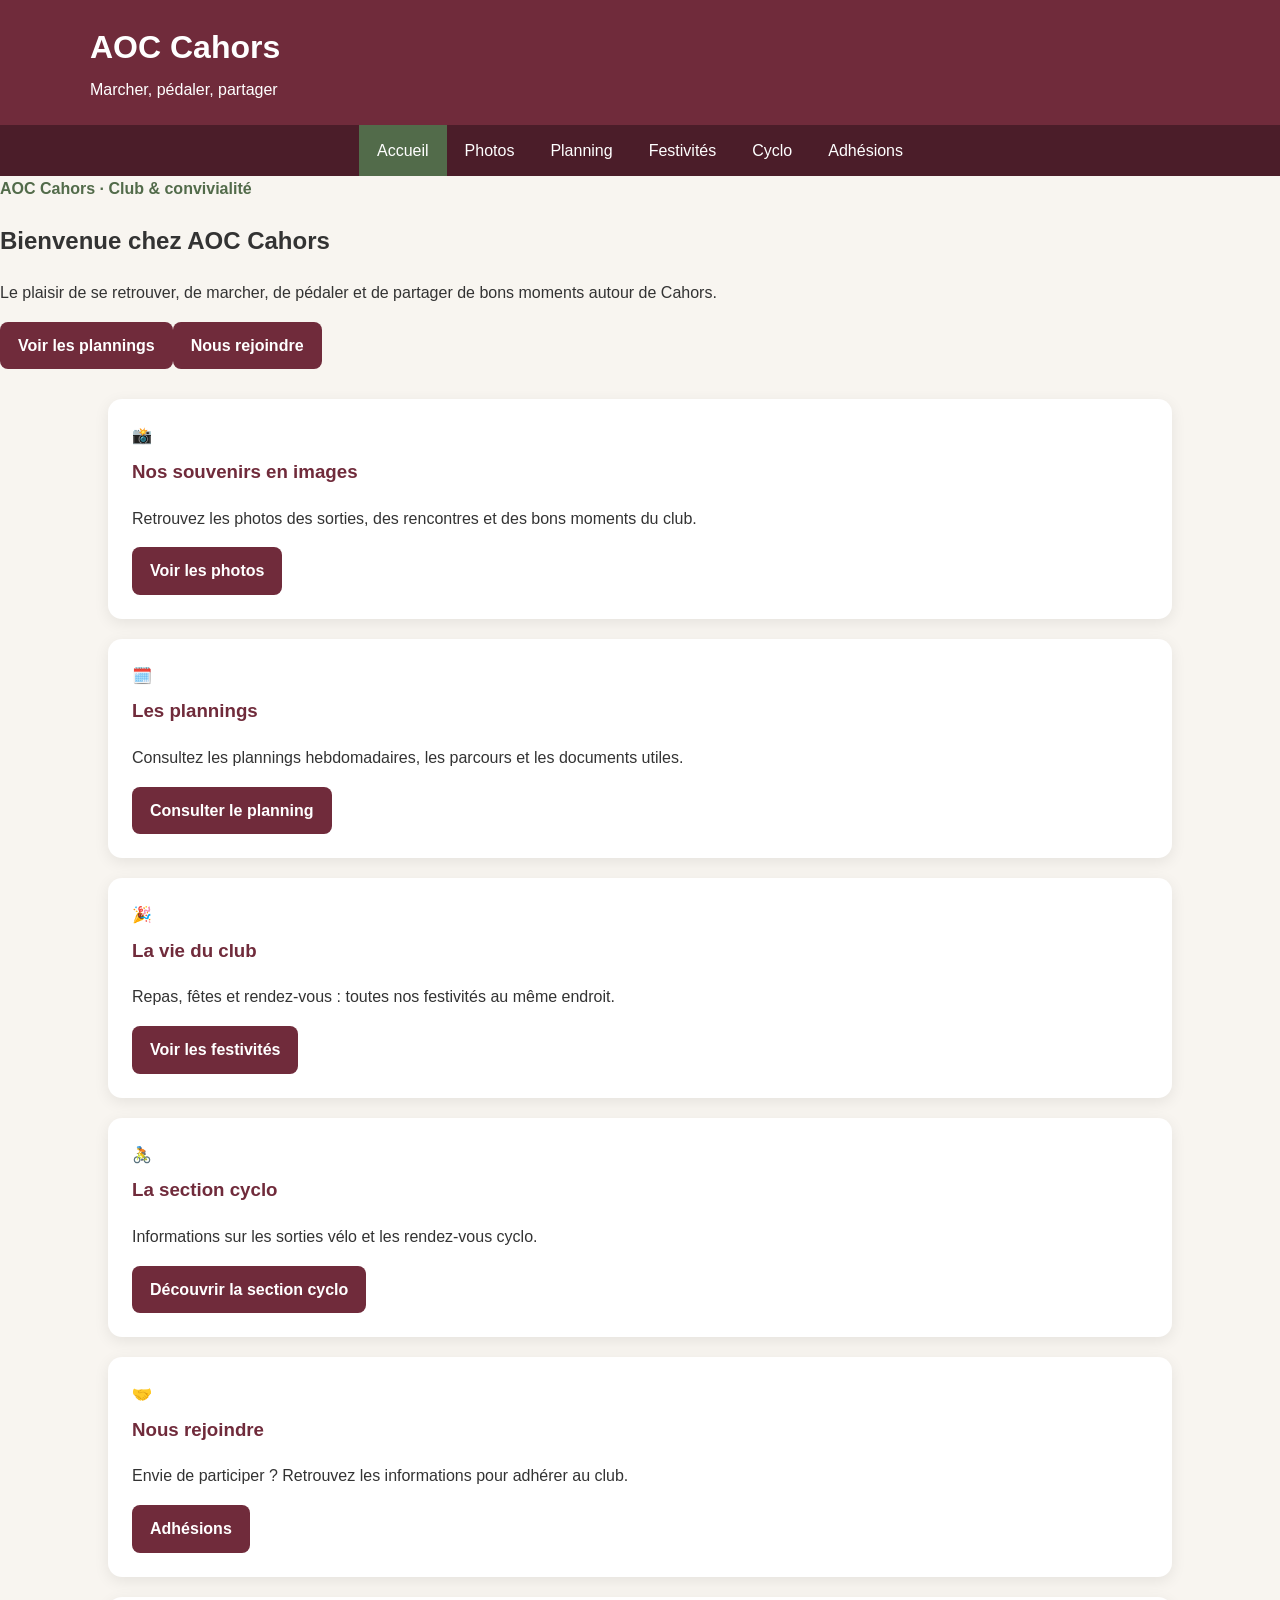
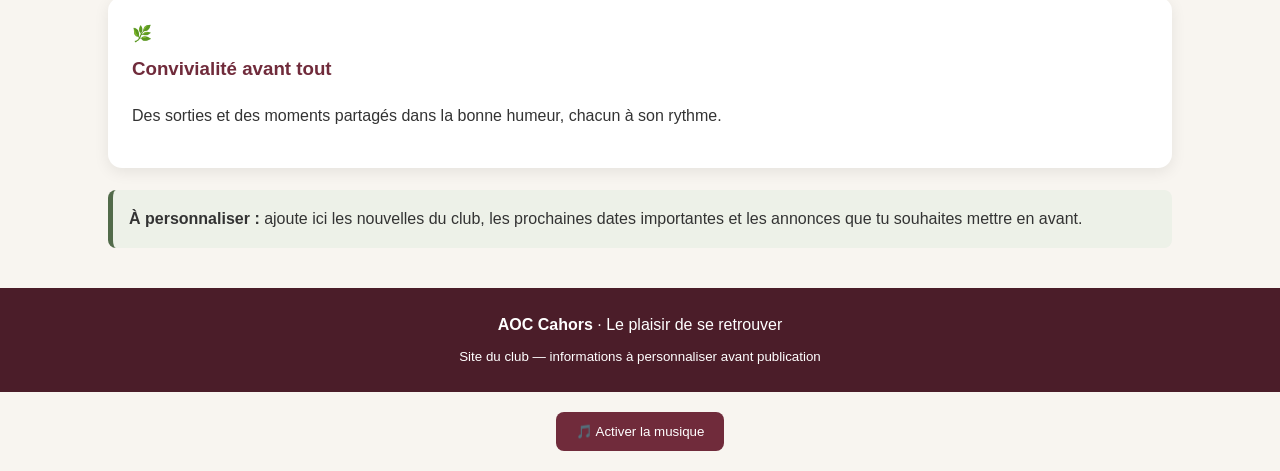
==== index.html @ 45b7c125 "Add files via upload" ====
<!DOCTYPE html>
<html lang="fr">
<head>
  <meta charset="UTF-8">
  <meta name="viewport" content="width=device-width, initial-scale=1">
  <meta name="description" content="Bienvenue chez AOC Cahors — AOC Cahors">
  <title>Accueil | AOC Cahors</title>
  <link rel="stylesheet" href="style.css">
</head>
<body>
  <header class="site-header">
    <div class="topbar">
      <img class="logo" src="images/logo.png" alt="Logo AOC Cahors" onerror="this.style.display='none'">
      <div class="brand"><h1>AOC Cahors</h1><p>Marcher, pédaler, partager</p></div>
    </div>
  </header>
  <nav aria-label="Navigation principale"><div class="nav-inner"><a href="index.html" class="active" aria-current="page">Accueil</a>
<a href="photos.html">Photos</a>
<a href="planning.html">Planning</a>
<a href="festivites.html">Festivités</a>
<a href="cyclo.html">Cyclo</a>
<a href="adhesions.html">Adhésions</a></div></nav>
  <section class="hero"><div class="hero-panel"><div class="eyebrow">AOC Cahors · Club & convivialité</div><h2>Bienvenue chez AOC Cahors</h2><p>Le plaisir de se retrouver, de marcher, de pédaler et de partager de bons moments autour de Cahors.</p><div class="actions"><a class="button light" href="planning.html">Voir les plannings</a><a class="button light" href="adhesions.html">Nous rejoindre</a></div></div></section>
  <main>
<section class="grid">
  <article class="card"><div class="card-icon">📸</div><h3>Nos souvenirs en images</h3><p>Retrouvez les photos des sorties, des rencontres et des bons moments du club.</p><a class="button" href="photos.html">Voir les photos</a></article>
  <article class="card"><div class="card-icon">🗓️</div><h3>Les plannings</h3><p>Consultez les plannings hebdomadaires, les parcours et les documents utiles.</p><a class="button" href="planning.html">Consulter le planning</a></article>
  <article class="card"><div class="card-icon">🎉</div><h3>La vie du club</h3><p>Repas, fêtes et rendez-vous : toutes nos festivités au même endroit.</p><a class="button" href="festivites.html">Voir les festivités</a></article>
  <article class="card"><div class="card-icon">🚴</div><h3>La section cyclo</h3><p>Informations sur les sorties vélo et les rendez-vous cyclo.</p><a class="button" href="cyclo.html">Découvrir la section cyclo</a></article>
  <article class="card"><div class="card-icon">🤝</div><h3>Nous rejoindre</h3><p>Envie de participer ? Retrouvez les informations pour adhérer au club.</p><a class="button" href="adhesions.html">Adhésions</a></article>
  <article class="card"><div class="card-icon">🌿</div><h3>Convivialité avant tout</h3><p>Des sorties et des moments partagés dans la bonne humeur, chacun à son rythme.</p></article>
</section>
<div class="note"><strong>À personnaliser :</strong> ajoute ici les nouvelles du club, les prochaines dates importantes et les annonces que tu souhaites mettre en avant.</div>
</main>
  <footer><p><strong>AOC Cahors</strong> · Le plaisir de se retrouver</p><small>Site du club — informations à personnaliser avant publication</small></footer>
<div style="text-align:center; margin:20px;">
    <button id="bouton-musique" type="button"
      style="background:#702b3b; color:white; border:0; padding:12px 20px; border-radius:8px; cursor:pointer;">
      🎵 Activer la musique
    </button>
    <audio id="musique-ambiance" loop preload="none">
      <source src="musique/ambiance.mp3" type="audio/mpeg">
    </audio>
  </div>

  <script>
    const musique = document.getElementById('musique-ambiance');
    const bouton = document.getElementById('bouton-musique');

    bouton.addEventListener('click', async function () {
      if (musique.paused) {
        try {
          await musique.play();
          bouton.textContent = '🔇 Couper la musique';
        } catch (erreur) {
          bouton.textContent = 'Réessayer la musique';
        }
      } else {
        musique.pause();
        bouton.textContent = '🎵 Activer la musique';
      }
    });
  </script>
</body>
</html>
---- style.css ----
:root {
  --bordeaux: #702b3b;
  --bordeaux-fonce: #4b1d29;
  --vert: #526b4a;
  --fond: #f8f5f0;
  --blanc: #ffffff;
  --texte: #333333;
  --ombre: 0 4px 15px rgba(0, 0, 0, 0.08);
}

* {
  box-sizing: border-box;
}

body {
  margin: 0;
  font-family: Arial, Helvetica, sans-serif;
  background: var(--fond);
  color: var(--texte);
  line-height: 1.6;
}

.site-header {
  background: var(--bordeaux);
  color: var(--blanc);
  padding: 22px 16px;
}

.topbar {
  max-width: 1100px;
  margin: auto;
  display: flex;
  align-items: center;
  gap: 18px;
}

.logo {
  width: 85px;
  height: 85px;
  object-fit: contain;
}

.brand h1 {
  margin: 0;
  font-size: 2rem;
}

.brand p {
  margin: 4px 0 0;
}

nav {
  background: var(--bordeaux-fonce);
}

.nav-inner {
  max-width: 1100px;
  margin: auto;
  display: flex;
  flex-wrap: wrap;
  justify-content: center;
}

.nav-inner a {
  color: white;
  text-decoration: none;
  padding: 13px 18px;
  display: block;
  transition: background 0.2s;
}

.nav-inner a:hover,
.nav-inner a.active {
  background: var(--vert);
}

main {
  max-width: 1100px;
  margin: 30px auto;
  padding: 0 18px;
}

.page-heading {
  text-align: center;
  margin-bottom: 28px;
}

.page-heading h2 {
  color: var(--bordeaux);
  font-size: 2rem;
  margin: 8px 0;
}

.eyebrow,
.pill {
  color: var(--vert);
  font-weight: bold;
}

.card {
  background: var(--blanc);
  padding: 24px;
  border-radius: 14px;
  box-shadow: var(--ombre);
  margin-bottom: 20px;
}

.card h3 {
  color: var(--bordeaux);
  margin-top: 8px;
}

.button {
  display: inline-block;
  background: var(--bordeaux);
  color: white;
  text-decoration: none;
  padding: 11px 18px;
  border-radius: 8px;
  font-weight: bold;
}

.button:hover {
  background: var(--bordeaux-fonce);
}

input,
select,
textarea {
  max-width: 100%;
  padding: 10px;
  border: 1px solid #ccc;
  border-radius: 7px;
  font: inherit;
}

.doc-row {
  display: flex;
  flex-wrap: wrap;
  align-items: center;
  gap: 15px;
  padding: 16px 0;
}

.doc-icon {
  font-size: 2rem;
}

.doc-info {
  flex: 1;
  min-width: 180px;
}

.doc-info small {
  display: block;
  color: #666;
}

.note {
  background: #edf1e8;
  border-left: 5px solid var(--vert);
  padding: 16px;
  margin-top: 22px;
  border-radius: 8px;
}

footer {
  margin-top: 40px;
  padding: 24px 16px;
  text-align: center;
  background: var(--bordeaux-fonce);
  color: white;
}

footer p {
  margin: 0 0 5px;
}

@media (max-width: 600px) {
  .topbar {
    flex-direction: column;
    text-align: center;
  }

  .brand h1 {
    font-size: 1.6rem;
  }

  .page-heading h2 {
    font-size: 1.6rem;
  }

  .card {
    padding: 18px;
  }

  .nav-inner a {
    padding: 10px 12px;
  }
}
transition: transform 0.2s;
}

.galerie-photos figure:hover {
  transform: translateY(-4px);
}

.galerie-photos img {
  display: block;
  width: 100%;
  height: 220px;
  object-fit: cover;
  border-radius: 8px;
}

.galerie-photos figcaption {
  padding: 12px 5px 5px;
  text-align: center;
  font-weight: bold;
  color: #702b3b;
}
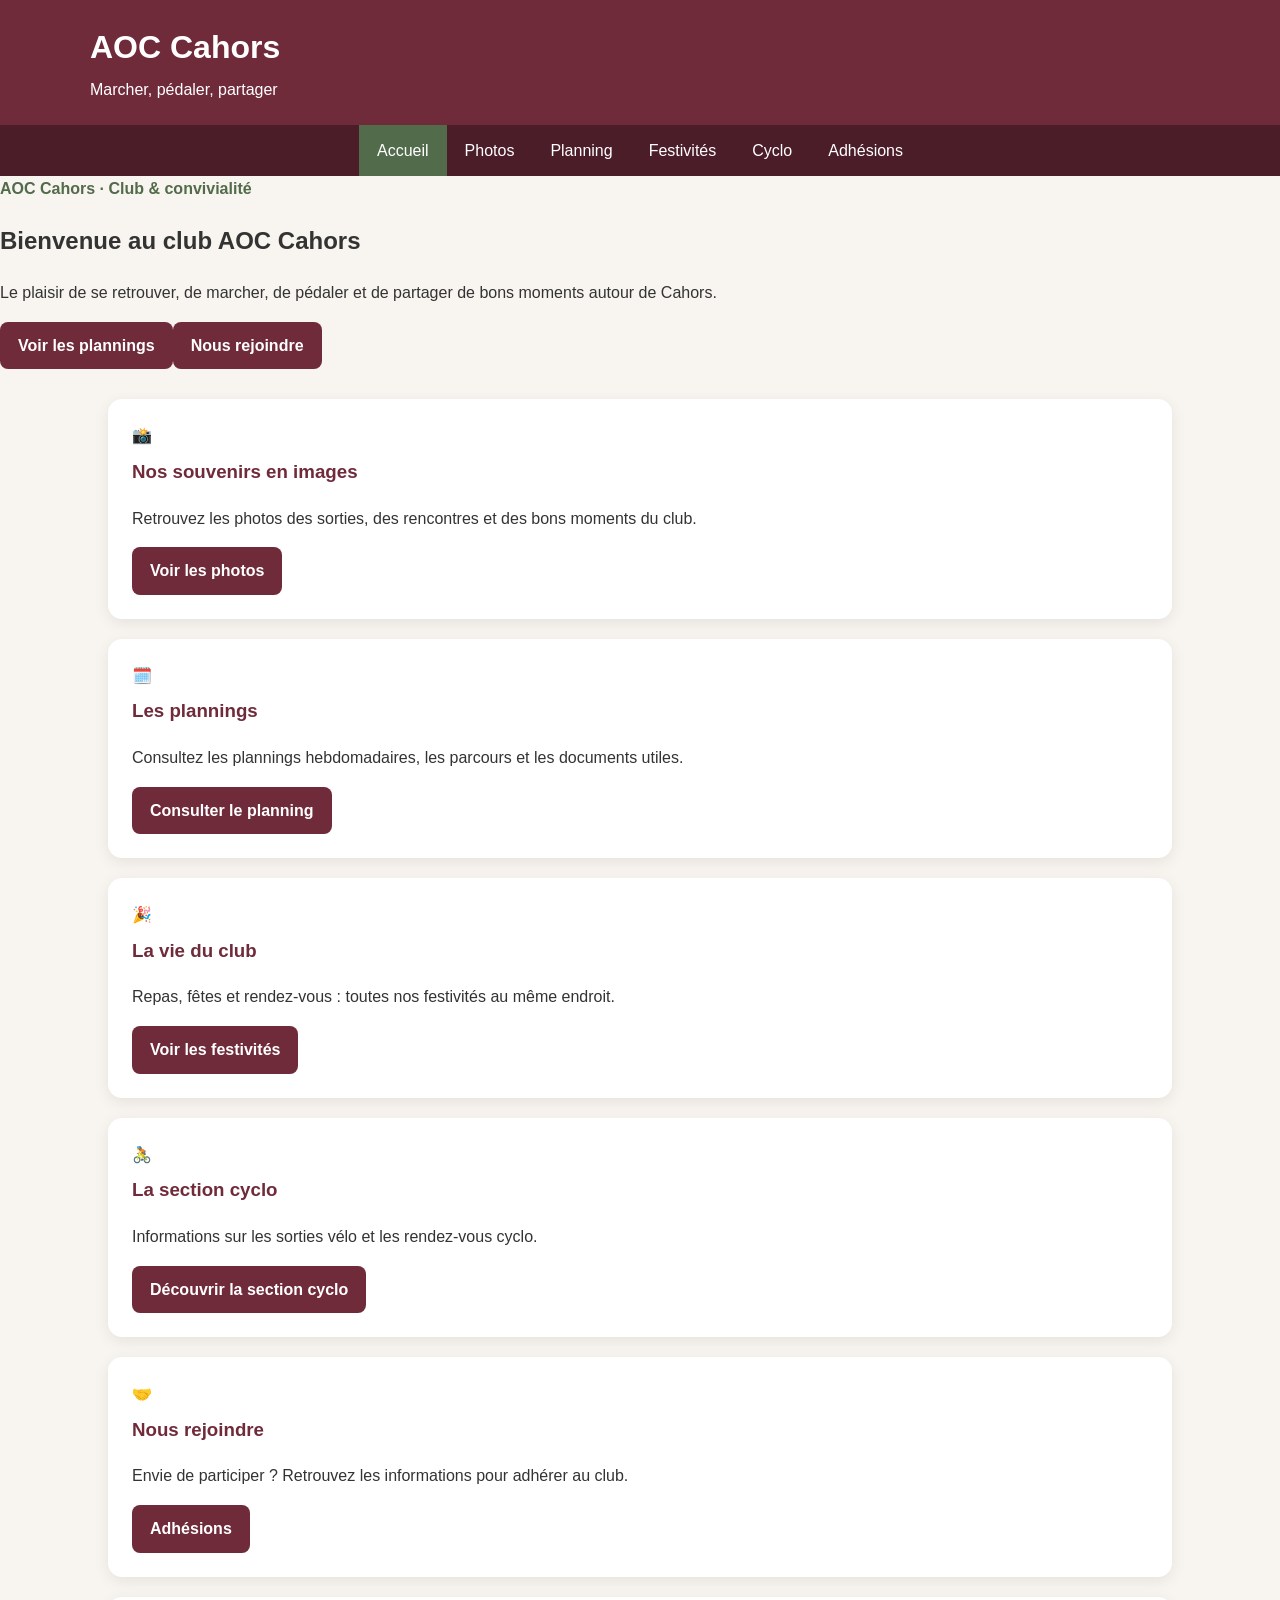
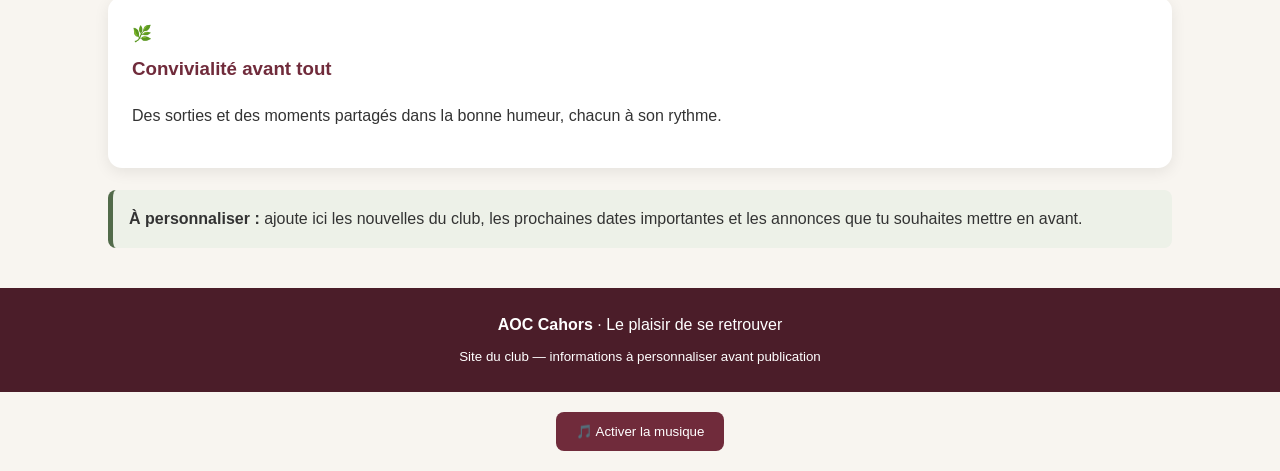
==== commit 4a84522b: "Update index.html" ====
--- a/index.html
+++ b/index.html
@@ -4,14 +4,15 @@
   <meta charset="UTF-8">
   <meta name="viewport" content="width=device-width, initial-scale=1">
   <meta name="description" content="Bienvenue chez AOC Cahors — AOC Cahors">
-  <title>Accueil | AOC Cahors</title>
+ <title>Accueil | Rando Cyclo Cahors</title>
   <link rel="stylesheet" href="style.css">
 </head>
 <body>
   <header class="site-header">
     <div class="topbar">
       <img class="logo" src="images/logo.png" alt="Logo AOC Cahors" onerror="this.style.display='none'">
-      <div class="brand"><h1>AOC Cahors</h1><p>Marcher, pédaler, partager</p></div>
+      
+  <div class="brand"><h1 id="titre-site">AOC Cahors</h1><p id="slogan-site">Marcher, pédaler, partager</p></div>
     </div>
   </header>
   <nav aria-label="Navigation principale"><div class="nav-inner"><a href="index.html" class="active" aria-current="page">Accueil</a>
@@ -20,7 +21,7 @@
 <a href="festivites.html">Festivités</a>
 <a href="cyclo.html">Cyclo</a>
 <a href="adhesions.html">Adhésions</a></div></nav>
-  <section class="hero"><div class="hero-panel"><div class="eyebrow">AOC Cahors · Club & convivialité</div><h2>Bienvenue chez AOC Cahors</h2><p>Le plaisir de se retrouver, de marcher, de pédaler et de partager de bons moments autour de Cahors.</p><div class="actions"><a class="button light" href="planning.html">Voir les plannings</a><a class="button light" href="adhesions.html">Nous rejoindre</a></div></div></section>
+  <section class="hero"><div class="hero-panel"><div class="eyebrow">AOC Cahors · Club & convivialité</div><h2 id="titre-accueil">Bienvenue chez AOC Cahors</h2><p id="texte-accueil">Le plaisir de se retrouver, de marcher, de pédaler et de partager de bons moments autour de Cahors.</p><div class="actions"><a class="button light" href="planning.html">Voir les plannings</a><a class="button light" href="adhesions.html">Nous rejoindre</a></div></div></section>
   <main>
 <section class="grid">
   <article class="card"><div class="card-icon">📸</div><h3>Nos souvenirs en images</h3><p>Retrouvez les photos des sorties, des rencontres et des bons moments du club.</p><a class="button" href="photos.html">Voir les photos</a></article>
@@ -61,5 +62,17 @@
       }
     });
   </script>
+ <script>
+fetch('/content/accueil.json')
+  .then(response => response.json())
+  .then(data => {
+    document.getElementById('titre-site').textContent = data.titre;
+    document.getElementById('slogan-site').textContent = data.slogan;
+    document.getElementById('titre-accueil').textContent = data.titre_accueil;
+    document.getElementById('texte-accueil').textContent = data.texte_accueil;
+  })
+  .catch(erreur => console.log('Chargement du contenu impossible', erreur));
+</script> 
+<script src="https://identity.netlify.com/v1/netlify-identity-widget.js"></script>
 </body>
 </html>
